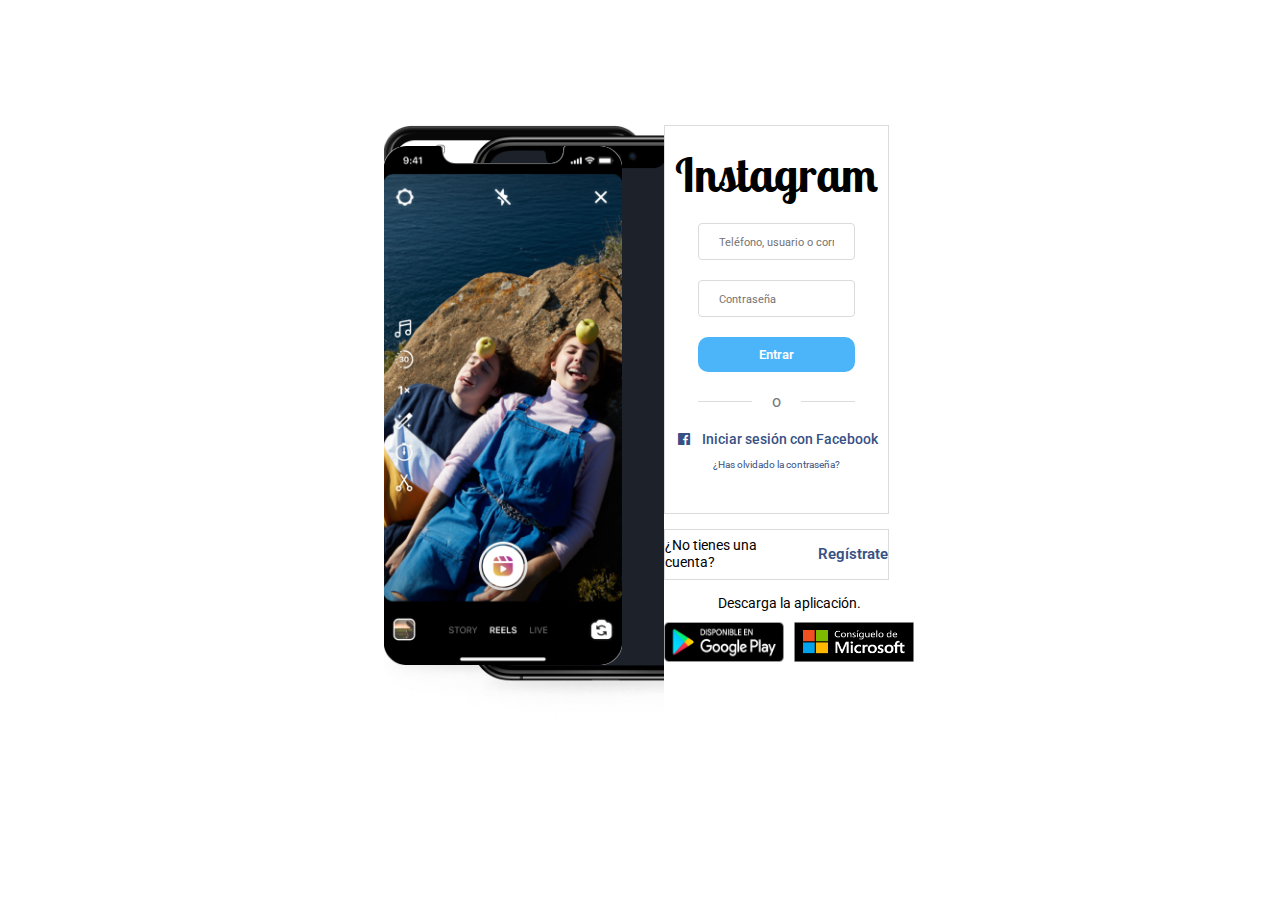
==== index.html @ 5833c920 "Cambio de logo página y tamaño de formulario e inputs (Log In)" ====
<!DOCTYPE html>
<html lang="es">
<head>
  <meta charset="UTF-8">
  <meta name="viewport" content="width=device-width, initial-scale=1.0">
  <link rel="icon" href="https://freelogopng.com/images/all_img/1658586619instagram-logo-png.png">
  <link rel="stylesheet" href="css/login.css">
  <link rel="stylesheet" href="https://cdn.jsdelivr.net/npm/boxicons@latest/css/boxicons.min.css">
  <title>Instagram</title>
</head>
<body>
  <div class="container">
    <div class="box_grid">
      <div class="box_img_phones">
        <div class="position_box_screen">
          <div class="box_img_screenshots">
            <img class="screen_one" src="img/screenshot1.png" alt="">
            <img class="screen_two" src="img/screenshot2.png" alt="">
            <img class="screen_three" src="img/screenshot3.png" alt="">
            <img class="screen_four" src="img/screenshot4.png" alt="">
          </div>
        </div>
      </div>
      <div class="box_content">
        <div class="box_form_login">
          <div class="border_form">
            <div class="title_social_network">
              <h1>Instagram</h1>
            </div>
            <form>
              <div class="box_input">
                <input type="text" placeholder="Teléfono, usuario o correo electrónico">
              </div>
              <div class="box_input">
                <input type="password" placeholder="Contraseña">
              </div>
              <div class="box_input">
                <button type="submit">Entrar</button>
              </div>
              <div class="decoration">
                <div></div>o<div></div>
              </div>
              <div class="box_social_facebook">
                <div>
                  <i class='bx bxl-facebook-square'></i>
                  <span>Iniciar sesión con Facebook</span>
                </div>
                <a href="#">¿Has olvidado la contraseña?</a>
              </div>
            </form>
          </div>
          <div class="no_account">
            <span>¿No tienes una cuenta?</span><span><a href="components/sign_up.html">Regístrate</a></span>
          </div>
        </div>
        <div class="plataformas">
          <span>Descarga la aplicación.</span>
          <div class="box_img_plataformas">
            <div class="box"><img src="img/google_play.png" alt=""></div>
            <div class="box"><img src="img/microsoft.png" alt=""></div>
          </div>
        </div>
      </div>
    </div>
  </div>
  <script src="js/main.js"></script>
</body>
</html>
---- css/login.css ----
@import url('https://fonts.googleapis.com/css2?family=Lobster+Two:ital,wght@0,400;0,700;1,400;1,700&family=Roboto:ital,wght@0,100;0,300;0,400;0,500;0,700;0,900;1,100;1,300;1,400;1,500;1,700;1,900&display=swap');


*{
  margin: 0;
  padding: 0;
  box-sizing: border-box;
  font-family: 'Roboto', sans-serif;
}

body{
  display: flex;
  justify-content: center;
  align-items: center;
  min-height: 100vh;
}

.container{
  width: 40%;
  height: 650px;
  /* border: 1px solid red; */
}

.container .box_grid{
  position: relative;
  display: grid;
  grid-template-columns: repeat(2, 1fr);
  width: 100%;
  height: 100%;
}


.container .box_grid .box_img_phones{
  position: relative;
  width: 100%;
  height: 100%;
  background-image: url('../img/home-phones.png');
  background-repeat: no-repeat;
  background-size: 443px;
  background-position-x: -46px;
}

.container .box_grid .box_img_phones .position_box_screen{
  display: flex;
  justify-content: flex-end;
  /* align-items: center; */
  width: 100%;
  height: 100%;
}

.container .box_grid .box_img_phones .position_box_screen .box_img_screenshots{
  position: relative;
    top: 20px;
    width: 238px;
    height: 520px;
    margin-right: 42px;
}


.container .box_grid .box_img_phones .position_box_screen .box_img_screenshots img{
  position: absolute;
  top: 0;
  width: 100%;
  height: 100%;
  object-fit: cover;
}

.container .box_grid .box_img_phones .position_box_screen .box_img_screenshots img.screen_one{
  animation: photo_one 6s linear infinite;
}

.container .box_grid .box_img_phones .position_box_screen .box_img_screenshots img.screen_two{
  animation: photo_two 6s linear infinite;
}

.container .box_grid .box_img_phones .position_box_screen .box_img_screenshots img.screen_three{
  animation: photo_three 6s linear infinite;

}

.container .box_grid .box_img_phones .position_box_screen .box_img_screenshots img.screen_four{
  animation: photo_four 6s linear infinite;
}


.container .box_grid .box_content{
  position: relative;
  /* width: 100%;
  height: 100%; */
}


.container .box_grid .box_content .box_form_login{
  position: relative;
  display: flex;
  flex-direction: column;
  width: 90%;
  height: 70%;
  gap: 15px;
  /* border: 1px solid #1cf300; */
}


.container .box_grid .box_content .box_form_login .border_form{
  width: 100%;
  height: 100%;
  border: 1px solid #DBDBDB;
}

.container .box_grid .box_content .box_form_login .border_form .title_social_network{
  display: flex;
  justify-content: center;
  align-items: center;
  width: 100%;
  height: 25%;
}

.container .box_grid .box_content .box_form_login .border_form .title_social_network h1{
  font-family: 'Lobster Two', cursive;
  font-weight: 700;
  font-size: 3rem;
}
.container .box_grid .box_content .box_form_login .border_form form{
  display: flex;
  flex-direction: column;
  align-items: center;
  width: 100%;
  height: 75%;
  gap: 20px;
}

.container .box_grid .box_content .box_form_login .border_form form .box_input{
  position: relative;
  width: 70%;
}

.container .box_grid .box_content .box_form_login .border_form form .box_input input{
  outline: none;
  border: 1px solid #DBDBDB;
  width: 100%;
  padding: 10px 20px;
  border-radius: 4px;
}

.container .box_grid .box_content .box_form_login .border_form form .box_input input::placeholder{
  color: #737373;
  font-size: .7rem;
}

.container .box_grid .box_content .box_form_login .border_form form .box_input button{
  width: 100%;
  outline: none;
  border: none;
  color: #fff;
  background: #4CB5F9;
  font-size: .8rem;
  font-weight: 600;
  border-radius: 10px;
  padding: 10px 20px;
  cursor: pointer;
}

.container .box_grid .box_content .box_form_login .border_form form .decoration{
  display: flex;
  width: 70%;
  gap: 20px;
  align-items: center;
  color: #73777C;
}
.container .box_grid .box_content .box_form_login .border_form form .decoration div{
  flex-grow: 1;
  height: 1px;
  background: #DBDBDB;
}


.container .box_grid .box_content .box_form_login .border_form form .box_social_facebook{
  display: flex;
  justify-content: center;
  align-items: center;
  flex-direction: column;
  gap: 10px;
}

.container .box_grid .box_content .box_form_login .border_form form .box_social_facebook div{
  display: flex;
  justify-content: center;
  align-items: center;
  gap: 10px;
}


.container .box_grid .box_content .box_form_login .border_form form .box_social_facebook i,
.container .box_grid .box_content .box_form_login .border_form form .box_social_facebook span{
  color: #385185;
}

.container .box_grid .box_content .box_form_login .border_form form .box_social_facebook span{
  font-weight: 500;
  font-size: .9rem;
}

.container .box_grid .box_content .box_form_login .border_form form .box_social_facebook a{
  text-decoration: none;
}

.container .box_grid .box_content .box_form_login .border_form form .box_social_facebook a{
  color: #385185;
  font-size: .65rem;
}

.container .box_grid .box_content .box_form_login .border_form form .box_social_facebook a:hover{
  color: #26375c;
  text-decoration: underline;
}


.container .box_grid .box_content .box_form_login .no_account{
  display: flex;
  /* width: 100%; */
  height: 60px;
  justify-content: center;
  align-items: center;
  /* flex-grow: 1; */
  gap: 10px;
  border: 1px solid #DBDBDB;
}

.container .box_grid .box_content .box_form_login .no_account span:nth-child(1){
  font-size: .9rem;
}

.container .box_grid .box_content .box_form_login .no_account span:nth-child(2){
  font-size: .95rem;
  font-weight: 600;
}

.container .box_grid .box_content .box_form_login .no_account a{
  text-decoration: none;
  color: #385185;
}

.container .box_grid .box_content .box_form_login .no_account a:hover{
  text-decoration: underline;
}

.container .box_grid .box_content .plataformas{
  display: flex;
  flex-direction: column;
  /* height: 20%; */
  justify-content: space-evenly;
  align-items: center;
  gap: 10px;
  margin-top: 15px;
}

.container .box_grid .box_content .plataformas span{
  font-size: .9rem;
}

.container .box_grid .box_content .plataformas .box_img_plataformas{
  display: flex;
  flex-direction: row;
  justify-content: space-evenly;
  align-items: center;
  gap: 10px;
  width: 100%;
}

.container .box_grid .box_content .plataformas .box_img_plataformas .box{
  position: relative;
  width: 120px;
  height: 40px;
}

  .container .box_grid .box_content .plataformas .box_img_plataformas .box img{
  position: absolute;
    width: 100%;
    height: 100%;
  }










@keyframes photo_one {
  0%,25%{
    visibility: visible;
  }
  26%,100%{
    visibility: hidden;
  }
}

@keyframes photo_two {
  0%,26%{
    visibility: hidden;
  }
  27%,50%{
    visibility: visible;
  }
  100%{
    visibility: hidden;
  }
}

@keyframes photo_three {
  0%,50%{
    visibility: hidden;
  }
  51%,75%{
    visibility: visible;
  }
  100%{
    visibility: hidden;
  }
}

@keyframes photo_four {
  0%,75%{
    visibility: hidden;
  }
  76%,100%{
    visibility: visible;
  }
  /* 100%{
    visibility: hidden;
  } */
}
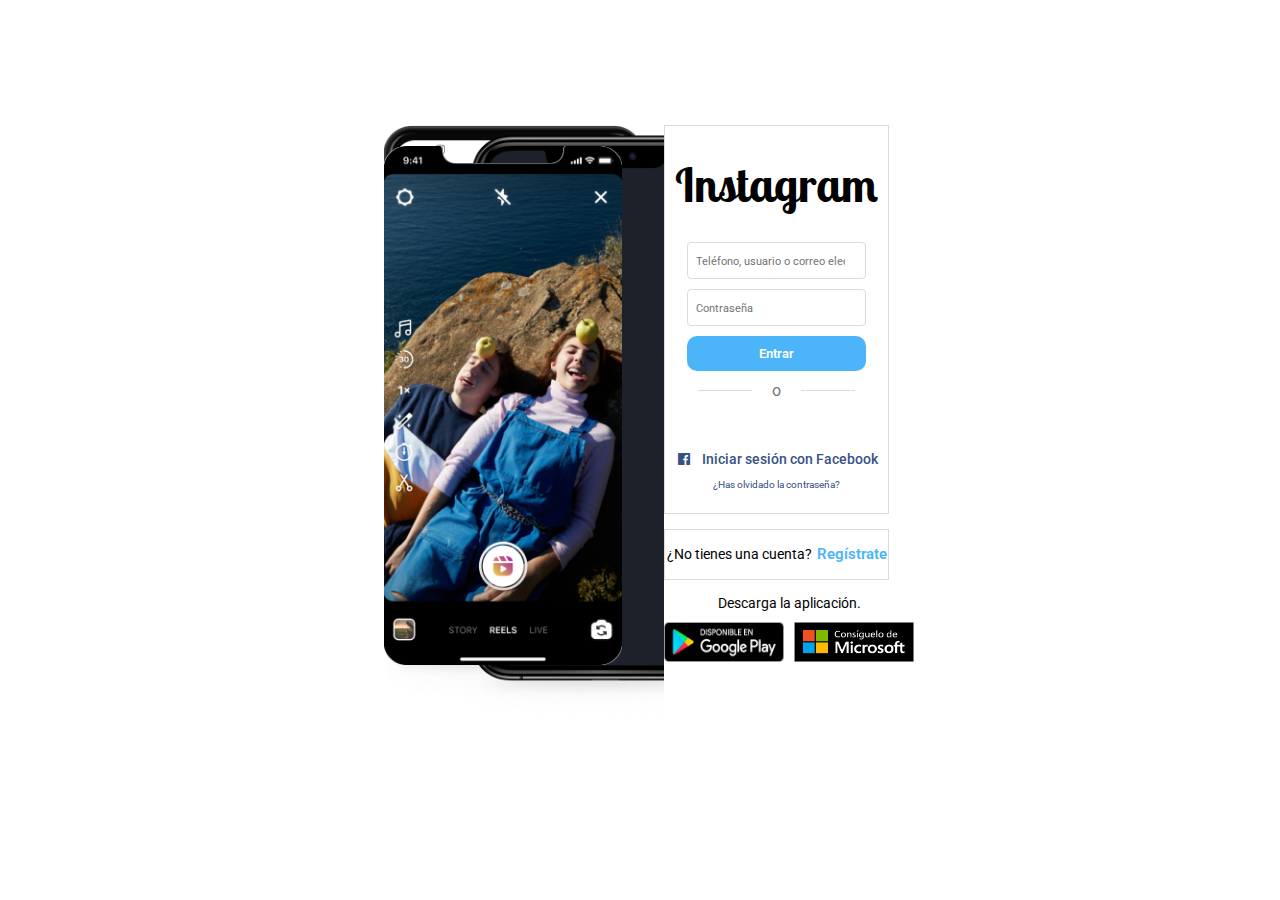
==== commit 9bf1e0de: "Sección de opciones de navegación terminada" ====
--- a/index.html
+++ b/index.html
@@ -27,7 +27,7 @@
             <div class="title_social_network">
               <h1>Instagram</h1>
             </div>
-            <form>
+            <form action="components/home.html">
               <div class="box_input">
                 <input type="text" placeholder="Teléfono, usuario o correo electrónico">
               </div>
--- a/css/login.css
+++ b/css/login.css
@@ -112,12 +112,12 @@
   justify-content: center;
   align-items: center;
   width: 100%;
-  height: 25%;
+  height: 30%;
 }
 
 .container .box_grid .box_content .box_form_login .border_form .title_social_network h1{
   font-family: 'Lobster Two', cursive;
-  font-weight: 700;
+  font-weight: 600;
   font-size: 3rem;
 }
 .container .box_grid .box_content .box_form_login .border_form form{
@@ -126,19 +126,19 @@
   align-items: center;
   width: 100%;
   height: 75%;
-  gap: 20px;
+  gap: 10px;
 }
 
 .container .box_grid .box_content .box_form_login .border_form form .box_input{
   position: relative;
-  width: 70%;
+  width: 80%;
 }
 
 .container .box_grid .box_content .box_form_login .border_form form .box_input input{
   outline: none;
   border: 1px solid #DBDBDB;
   width: 100%;
-  padding: 10px 20px;
+  padding: 10px 20px 10px 8px;
   border-radius: 4px;
 }
 
@@ -180,6 +180,7 @@
   align-items: center;
   flex-direction: column;
   gap: 10px;
+  flex-grow: 1;
 }
 
 .container .box_grid .box_content .box_form_login .border_form form .box_social_facebook div{
@@ -222,7 +223,7 @@
   justify-content: center;
   align-items: center;
   /* flex-grow: 1; */
-  gap: 10px;
+  gap: 5px;
   border: 1px solid #DBDBDB;
 }
 
@@ -237,7 +238,7 @@
 
 .container .box_grid .box_content .box_form_login .no_account a{
   text-decoration: none;
-  color: #385185;
+  color: #4CB5F9;
 }
 
 .container .box_grid .box_content .box_form_login .no_account a:hover{
@@ -273,17 +274,11 @@
   height: 40px;
 }
 
-  .container .box_grid .box_content .plataformas .box_img_plataformas .box img{
+.container .box_grid .box_content .plataformas .box_img_plataformas .box img{
   position: absolute;
-    width: 100%;
-    height: 100%;
-  }
-
-
-
-
-
-
+  width: 100%;
+  height: 100%;
+}
 
 
 
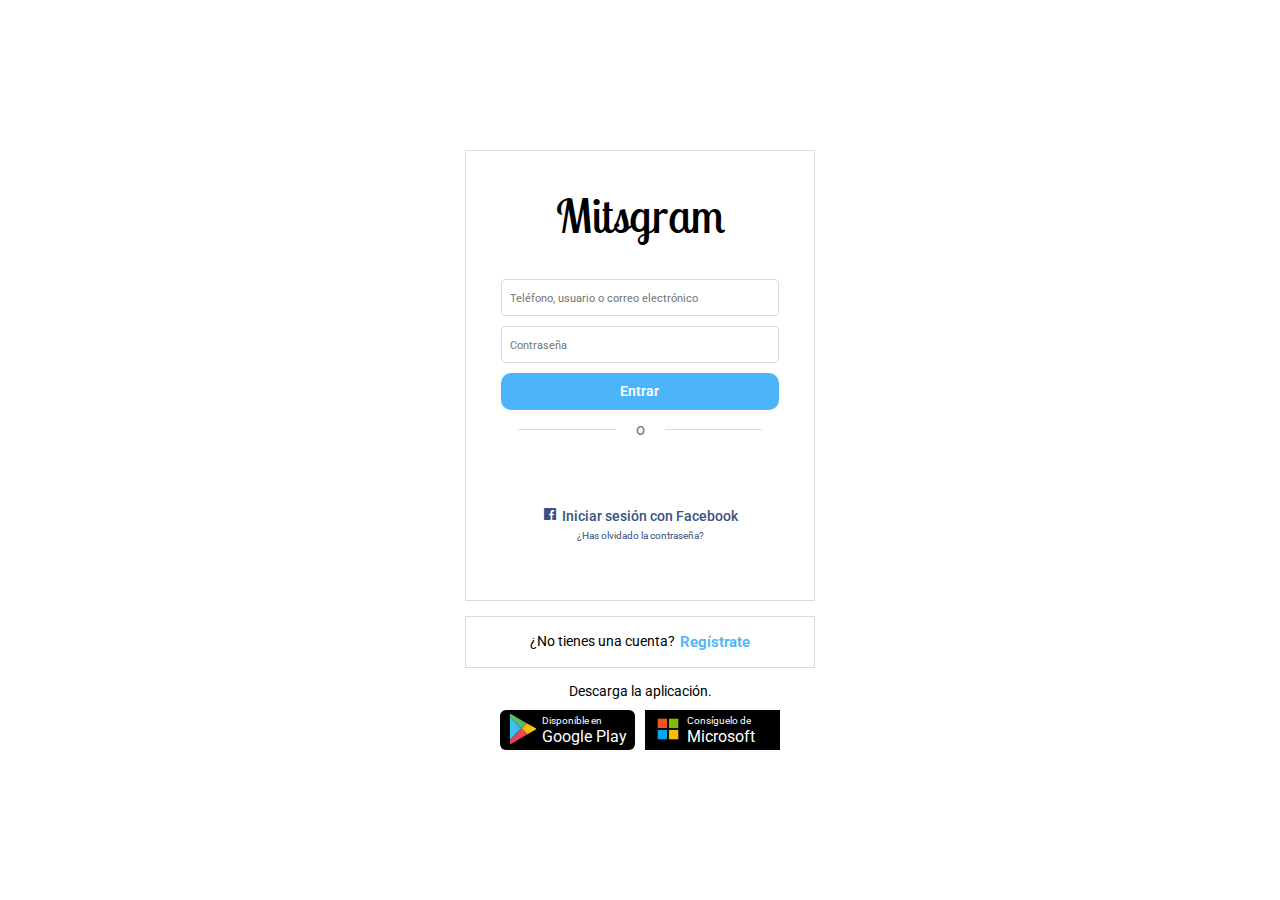
==== commit 4ce18998: "Refactorización de codigo css he implementación de avisos, en los cuales todo es bajo aprendizaje" ====
--- a/index.html
+++ b/index.html
@@ -3,29 +3,18 @@
 <head>
   <meta charset="UTF-8">
   <meta name="viewport" content="width=device-width, initial-scale=1.0">
-  <link rel="icon" href="https://freelogopng.com/images/all_img/1658586619instagram-logo-png.png">
+  <link rel="icon" href="">
   <link rel="stylesheet" href="css/login.css">
   <link rel="stylesheet" href="https://cdn.jsdelivr.net/npm/boxicons@latest/css/boxicons.min.css">
-  <title>Instagram</title>
+  <title>Mitsgram</title>
 </head>
 <body>
   <div class="container">
-    <div class="box_grid">
-      <div class="box_img_phones">
-        <div class="position_box_screen">
-          <div class="box_img_screenshots">
-            <img class="screen_one" src="img/screenshot1.png" alt="">
-            <img class="screen_two" src="img/screenshot2.png" alt="">
-            <img class="screen_three" src="img/screenshot3.png" alt="">
-            <img class="screen_four" src="img/screenshot4.png" alt="">
-          </div>
-        </div>
-      </div>
       <div class="box_content">
         <div class="box_form_login">
           <div class="border_form">
             <div class="title_social_network">
-              <h1>Instagram</h1>
+              <h1>Mitsgram</h1>
             </div>
             <form action="components/home.html">
               <div class="box_input">
@@ -56,12 +45,32 @@
         <div class="plataformas">
           <span>Descarga la aplicación.</span>
           <div class="box_img_plataformas">
-            <div class="box"><img src="img/google_play.png" alt=""></div>
-            <div class="box"><img src="img/microsoft.png" alt=""></div>
+            <div class="box">
+                <svg  viewBox="-29.45 0 466.9 466.9" id="Layer_1">
+                  <style>.st0{fill:url(#SVGID_1_)}.st1{fill:url(#SVGID_2_)}.st2{fill:url(#SVGID_3_)}.st3{fill:url(#SVGID_4_)}</style>
+                  <linearGradient id="SVGID_1_" gradientUnits="userSpaceOnUse" y1="112.094" x2="261.746" y2="112.094"><stop offset="0" stop-color="#63be6b"/><stop offset=".506" stop-color="#5bbc6a"/><stop offset="1" stop-color="#4ab96a"/>
+                  </linearGradient><path class="st0" d="M261.7 142.3L15 1.3C11.9-.5 8-.4 5 1.4c-3.1 1.8-5 5-5 8.6 0 0 .1 13 .2 34.4l179.7 179.7 81.8-81.8z"/><linearGradient id="SVGID_2_" gradientUnits="userSpaceOnUse" x1=".152" y1="223.393" x2="179.896" y2="223.393"><stop offset="0" stop-color="#3ec6f2"/><stop offset="1" stop-color="#45afe3"/></linearGradient><path class="st1" d="M.2 44.4C.5 121.6 1.4 309 1.8 402.3L180 224.1.2 44.4z"/><linearGradient id="SVGID_3_" gradientUnits="userSpaceOnUse" x1="179.896" y1="229.464" x2="407.976" y2="229.464"><stop offset="0" stop-color="#faa51a"/><stop offset=".387" stop-color="#fab716"/><stop offset=".741" stop-color="#fac412"/><stop offset="1" stop-color="#fac80f"/></linearGradient><path class="st2" d="M402.9 223l-141.2-80.7-81.9 81.8 92.4 92.4L403 240.3c3.1-1.8 5-5.1 5-8.6 0-3.6-2-6.9-5.1-8.7z"/><linearGradient id="SVGID_4_" gradientUnits="userSpaceOnUse" x1="1.744" y1="345.521" x2="272.296" y2="345.521"><stop offset="0" stop-color="#ec3b50"/><stop offset="1" stop-color="#e7515b"/></linearGradient><path class="st3" d="M1.7 402.3c.2 33.3.3 54.6.3 54.6 0 3.6 1.9 6.9 5 8.6 3.1 1.8 6.9 1.8 10 0l255.3-148.9-92.4-92.4L1.7 402.3z"/>
+                </svg>
+              <div class="box_dowload_application">
+                <span>Disponible en</span>
+                <span>Google Play</span>
+              </div>
+            </div>
+            <div class="box">
+              <svg viewBox="0 0 32 32" fill="none" >
+                <rect x="17" y="17" width="10" height="10" fill="#FEBA08"/>
+                <rect x="5" y="17" width="10" height="10" fill="#05A6F0"/>
+                <rect x="17" y="5" width="10" height="10" fill="#80BC06"/>
+                <rect x="5" y="5" width="10" height="10" fill="#F25325"/>
+                </svg>
+                <div class="box_dowload_application">
+                  <span>Consíguelo de</span>
+                  <span>Microsoft </span>
+                </div>
+            </div>
           </div>
         </div>
       </div>
-    </div>
   </div>
   <script src="js/main.js"></script>
 </body>
--- a/css/login.css
+++ b/css/login.css
@@ -16,98 +16,40 @@
 }
 
 .container{
-  width: 40%;
-  height: 650px;
-  /* border: 1px solid red; */
-}
-
-.container .box_grid{
-  position: relative;
-  display: grid;
-  grid-template-columns: repeat(2, 1fr);
+  position: relative;
+  display: flex;
+  min-width: 350px;
+  height: 600px;
+}
+
+.container  .box_content {
+  display: flex;
+  justify-content: center;
+  flex-direction: column;
+  align-items: center;
   width: 100%;
   height: 100%;
 }
 
-
-.container .box_grid .box_img_phones{
-  position: relative;
+.container  .box_content .box_form_login{
+  position: relative;
+  display: flex;
+  flex-direction: column;
   width: 100%;
   height: 100%;
-  background-image: url('../img/home-phones.png');
-  background-repeat: no-repeat;
-  background-size: 443px;
-  background-position-x: -46px;
-}
-
-.container .box_grid .box_img_phones .position_box_screen{
-  display: flex;
-  justify-content: flex-end;
-  /* align-items: center; */
-  width: 100%;
-  height: 100%;
-}
-
-.container .box_grid .box_img_phones .position_box_screen .box_img_screenshots{
-  position: relative;
-    top: 20px;
-    width: 238px;
-    height: 520px;
-    margin-right: 42px;
-}
-
-
-.container .box_grid .box_img_phones .position_box_screen .box_img_screenshots img{
-  position: absolute;
-  top: 0;
-  width: 100%;
-  height: 100%;
-  object-fit: cover;
-}
-
-.container .box_grid .box_img_phones .position_box_screen .box_img_screenshots img.screen_one{
-  animation: photo_one 6s linear infinite;
-}
-
-.container .box_grid .box_img_phones .position_box_screen .box_img_screenshots img.screen_two{
-  animation: photo_two 6s linear infinite;
-}
-
-.container .box_grid .box_img_phones .position_box_screen .box_img_screenshots img.screen_three{
-  animation: photo_three 6s linear infinite;
-
-}
-
-.container .box_grid .box_img_phones .position_box_screen .box_img_screenshots img.screen_four{
-  animation: photo_four 6s linear infinite;
-}
-
-
-.container .box_grid .box_content{
-  position: relative;
-  /* width: 100%;
-  height: 100%; */
-}
-
-
-.container .box_grid .box_content .box_form_login{
-  position: relative;
-  display: flex;
-  flex-direction: column;
-  width: 90%;
-  height: 70%;
   gap: 15px;
-  /* border: 1px solid #1cf300; */
-}
-
-
-.container .box_grid .box_content .box_form_login .border_form{
+}
+
+
+.container  .box_content .box_form_login .border_form{
+  display: flex;
+  flex-direction: column;
   width: 100%;
   height: 100%;
   border: 1px solid #DBDBDB;
 }
 
-.container .box_grid .box_content .box_form_login .border_form .title_social_network{
+.container  .box_content .box_form_login .border_form .title_social_network{
   display: flex;
   justify-content: center;
   align-items: center;
@@ -115,12 +57,12 @@
   height: 30%;
 }
 
-.container .box_grid .box_content .box_form_login .border_form .title_social_network h1{
+.container  .box_content .box_form_login .border_form .title_social_network h1{
   font-family: 'Lobster Two', cursive;
-  font-weight: 600;
+  font-weight: 500;
   font-size: 3rem;
 }
-.container .box_grid .box_content .box_form_login .border_form form{
+.container  .box_content .box_form_login .border_form form{
   display: flex;
   flex-direction: column;
   align-items: center;
@@ -129,12 +71,12 @@
   gap: 10px;
 }
 
-.container .box_grid .box_content .box_form_login .border_form form .box_input{
+.container  .box_content .box_form_login .border_form form .box_input{
   position: relative;
   width: 80%;
 }
 
-.container .box_grid .box_content .box_form_login .border_form form .box_input input{
+.container  .box_content .box_form_login .border_form form .box_input input{
   outline: none;
   border: 1px solid #DBDBDB;
   width: 100%;
@@ -142,81 +84,74 @@
   border-radius: 4px;
 }
 
-.container .box_grid .box_content .box_form_login .border_form form .box_input input::placeholder{
+.container  .box_content .box_form_login .border_form form .box_input input::placeholder{
   color: #737373;
   font-size: .7rem;
 }
 
-.container .box_grid .box_content .box_form_login .border_form form .box_input button{
+.container  .box_content .box_form_login .border_form form .box_input button{
   width: 100%;
   outline: none;
   border: none;
   color: #fff;
   background: #4CB5F9;
-  font-size: .8rem;
+  font-size: .9rem;
   font-weight: 600;
   border-radius: 10px;
   padding: 10px 20px;
   cursor: pointer;
 }
 
-.container .box_grid .box_content .box_form_login .border_form form .decoration{
+.container  .box_content .box_form_login .border_form form .decoration{
   display: flex;
   width: 70%;
   gap: 20px;
   align-items: center;
   color: #73777C;
 }
-.container .box_grid .box_content .box_form_login .border_form form .decoration div{
+.container  .box_content .box_form_login .border_form form .decoration div{
   flex-grow: 1;
   height: 1px;
   background: #DBDBDB;
 }
 
 
-.container .box_grid .box_content .box_form_login .border_form form .box_social_facebook{
-  display: flex;
-  justify-content: center;
-  align-items: center;
-  flex-direction: column;
-  gap: 10px;
+.container  .box_content .box_form_login .border_form form .box_social_facebook{
   flex-grow: 1;
-}
-
-.container .box_grid .box_content .box_form_login .border_form form .box_social_facebook div{
-  display: flex;
-  justify-content: center;
-  align-items: center;
-  gap: 10px;
-}
-
-
-.container .box_grid .box_content .box_form_login .border_form form .box_social_facebook i,
-.container .box_grid .box_content .box_form_login .border_form form .box_social_facebook span{
+  display: flex;
+  gap: 4px;
+  flex-direction: column;
+  justify-content: center;
+  align-items: center;
+}
+
+
+.container  .box_content .box_form_login .border_form form .box_social_facebook i,
+.container  .box_content .box_form_login .border_form form .box_social_facebook span{
   color: #385185;
 }
 
-.container .box_grid .box_content .box_form_login .border_form form .box_social_facebook span{
+.container  .box_content .box_form_login .border_form form .box_social_facebook span{
   font-weight: 500;
   font-size: .9rem;
 }
 
-.container .box_grid .box_content .box_form_login .border_form form .box_social_facebook a{
+.container  .box_content .box_form_login .border_form form .box_social_facebook a{
   text-decoration: none;
 }
 
-.container .box_grid .box_content .box_form_login .border_form form .box_social_facebook a{
+.container  .box_content .box_form_login .border_form form .box_social_facebook a{
   color: #385185;
   font-size: .65rem;
 }
 
-.container .box_grid .box_content .box_form_login .border_form form .box_social_facebook a:hover{
+.container  .box_content .box_form_login .border_form form .box_social_facebook a:hover{
   color: #26375c;
   text-decoration: underline;
 }
 
 
-.container .box_grid .box_content .box_form_login .no_account{
+.container  .box_content .box_form_login .no_account{
   display: flex;
   /* width: 100%; */
   height: 60px;
@@ -227,25 +162,25 @@
   border: 1px solid #DBDBDB;
 }
 
-.container .box_grid .box_content .box_form_login .no_account span:nth-child(1){
-  font-size: .9rem;
-}
-
-.container .box_grid .box_content .box_form_login .no_account span:nth-child(2){
+.container  .box_content .box_form_login .no_account span:nth-child(1){
+  font-size: .9rem;
+}
+
+.container  .box_content .box_form_login .no_account span:nth-child(2){
   font-size: .95rem;
   font-weight: 600;
 }
 
-.container .box_grid .box_content .box_form_login .no_account a{
+.container  .box_content .box_form_login .no_account a{
   text-decoration: none;
   color: #4CB5F9;
 }
 
-.container .box_grid .box_content .box_form_login .no_account a:hover{
+.container  .box_content .box_form_login .no_account a:hover{
   text-decoration: underline;
 }
 
-.container .box_grid .box_content .plataformas{
+.container  .box_content .plataformas{
   display: flex;
   flex-direction: column;
   /* height: 20%; */
@@ -255,11 +190,11 @@
   margin-top: 15px;
 }
 
-.container .box_grid .box_content .plataformas span{
-  font-size: .9rem;
-}
-
-.container .box_grid .box_content .plataformas .box_img_plataformas{
+.container  .box_content .plataformas span{
+  font-size: .9rem;
+}
+
+.container  .box_content .plataformas .box_img_plataformas{
   display: flex;
   flex-direction: row;
   justify-content: space-evenly;
@@ -268,64 +203,39 @@
   width: 100%;
 }
 
-.container .box_grid .box_content .plataformas .box_img_plataformas .box{
-  position: relative;
-  width: 120px;
+.container  .box_content .plataformas .box_img_plataformas .box{
+  position: relative;
+  display: grid;
+  grid-template-columns: max-content 93%;
+  width: 135px;
   height: 40px;
-}
-
-.container .box_grid .box_content .plataformas .box_img_plataformas .box img{
-  position: absolute;
-  width: 100%;
-  height: 100%;
-}
-
-
-
-
-@keyframes photo_one {
-  0%,25%{
-    visibility: visible;
-  }
-  26%,100%{
-    visibility: hidden;
-  }
-}
-
-@keyframes photo_two {
-  0%,26%{
-    visibility: hidden;
-  }
-  27%,50%{
-    visibility: visible;
-  }
-  100%{
-    visibility: hidden;
-  }
-}
-
-@keyframes photo_three {
-  0%,50%{
-    visibility: hidden;
-  }
-  51%,75%{
-    visibility: visible;
-  }
-  100%{
-    visibility: hidden;
-  }
-}
-
-@keyframes photo_four {
-  0%,75%{
-    visibility: hidden;
-  }
-  76%,100%{
-    visibility: visible;
-  }
-  /* 100%{
-    visibility: hidden;
-  } */
-}
-
-
+  padding: 4px 8px;
+  background-color: black;
+}
+
+.container  .box_content .plataformas .box_img_plataformas .box:nth-child(1){
+  border-radius: 6px;
+}
+
+.container  .box_content .plataformas .box_img_plataformas .box svg{
+  width: 30px;
+}
+
+.container  .box_content .plataformas .box_img_plataformas .box .box_dowload_application{
+  display: flex;
+  flex-direction: column;
+  margin-left: 4px;
+  justify-content: space-around;
+}
+
+.container  .box_content .plataformas .box_img_plataformas .box .box_dowload_application span{
+  font-size: 10px;
+  color: #fff;
+}
+
+.container  .box_content .plataformas .box_img_plataformas .box .box_dowload_application span:nth-child(2){
+  font-size: 16px;
+}
+
+
+
